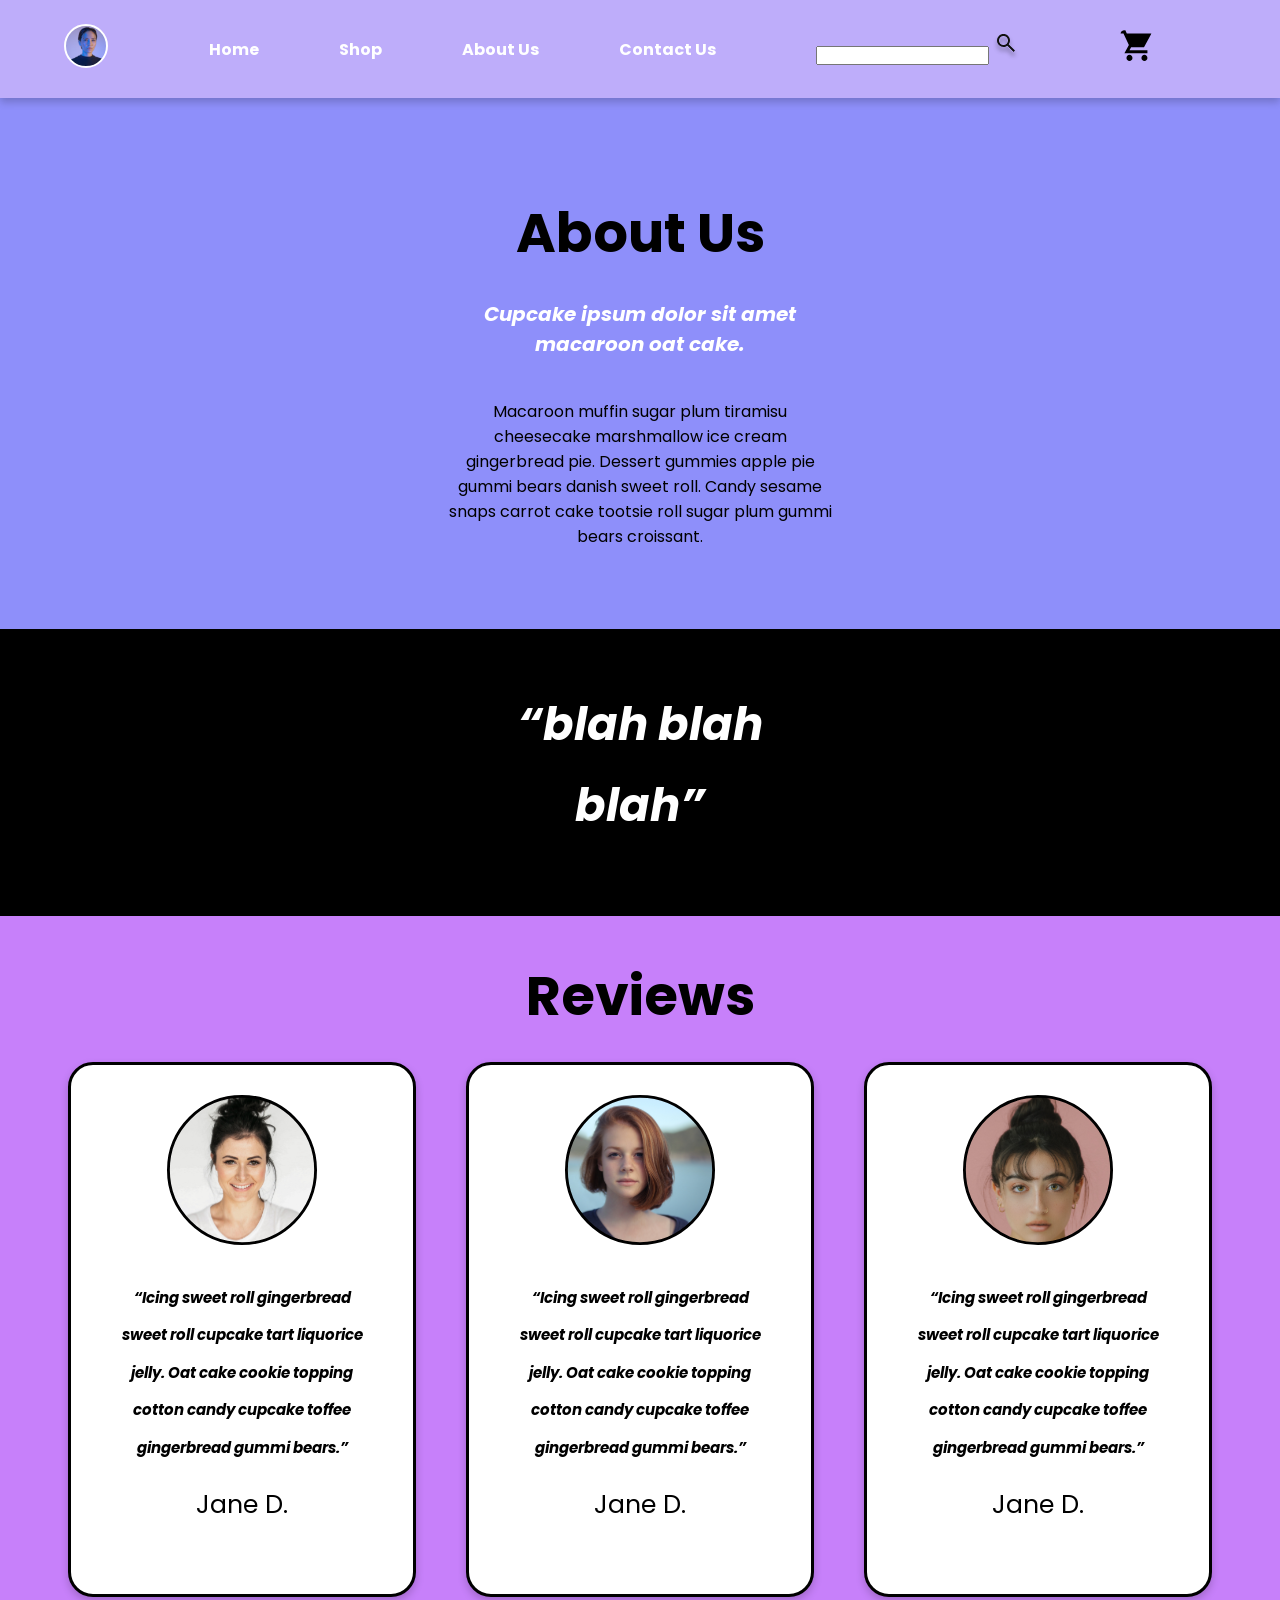
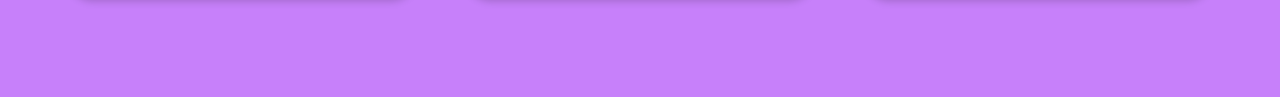
==== about.html @ 8e6de140 "inital" ====
<!DOCTYPE html>
<html lang="en">
  <head>
    <link rel="preconnect" href="https://fonts.googleapis.com">
    <link rel="preconnect" href="https://fonts.gstatic.com" crossorigin>
    <meta charset="UTF-8">
    <meta name="viewport" content="width=device-width, initial-scale=1.0">
    <title>Document</title>
    <link rel="stylesheet" href="./style.css">
    <link href="https://fonts.googleapis.com/css?family=Poppins" rel="stylesheet">
  </head>

  <body>
    <div class="page">
      <nav>
        <a href="#" id="user" href="#">
            <img src="./img/user.svg" alt="user">
          </a>
        <ul>
          <li><a href="#">Home</a></li>
          <li><a href="#">Shop</a></li>
          <li><a href="#">About Us</a></li>
          <li><a href="#">Contact Us</a></li>
        </ul>
        <form>
          <input type="text">
          <img src="./img/search.svg" alt="search">
        </form>         
        <a href="#" id="cart" href="#">
          <img src="./img/cart.svg" alt="cart">
        </a>
      </nav>
      <main>
        <section class="text">
          <h1>About Us</h1>
          <div class="tagline">Cupcake ipsum dolor sit amet macaroon oat cake.</div>
          <div class="detail">Macaroon muffin sugar plum tiramisu cheesecake marshmallow ice cream gingerbread pie. 
            Dessert gummies apple pie gummi bears danish sweet roll. Candy sesame snaps carrot cake tootsie roll 
            sugar plum gummi bears croissant.</div>
        </section>
        <section class="testi">
          <h1>“blah blah blah”</h1>
        </section>
        <section class="review">
          <h1>Reviews</h1>
          <div class="flex-container">
            <div class="card">              
              <div class="container">
                <img src="./img/review1.svg" alt="review" style="width:100%">
                <h4>“Icing sweet roll gingerbread sweet roll cupcake tart liquorice 
                  jelly. Oat cake cookie topping cotton candy cupcake toffee 
                  gingerbread gummi bears.”</h4>  
                <p>Jane D.</p> 
              </div>
            </div>
            <div class="card">              
              <div class="container">
                <img src="./img/review2.svg" alt="review" style="width:100%">
                <h4>“Icing sweet roll gingerbread sweet roll cupcake tart liquorice 
                  jelly. Oat cake cookie topping cotton candy cupcake toffee 
                  gingerbread gummi bears.”</h4> 
                <p>Jane D.</p> 
              </div>
            </div>
            <div class="card">              
              <div class="container">
                <img src="./img/review3.svg" alt="review" style="width:100%">
                <h4>“Icing sweet roll gingerbread sweet roll cupcake tart liquorice 
                  jelly. Oat cake cookie topping cotton candy cupcake toffee 
                  gingerbread gummi bears.”</h4>  
                <p>Jane D.</p> 
              </div>
            </div>
          </div>
        </section>
      </main>
    </div>    
  </body>
</html>
---- style.css ----
* {
    margin: 0;
    padding: 0;
  }
  
  body {
    background-color: #8E8FFA;
    min-height: 100vh;
  }

  .page {
    width: 100vw;
    margin: 0 auto;
  }

  main {
    align-items: center;  
  }

  h1 {
    font-family: 'Poppins', sans-serif;
    font-size: 54px;
    font-weight: bold;
    line-height: 1.6;
    line-height: 81px;
    text-align: center;
    color: #000;
    padding-top: 40px;
    padding-bottom: 25px;
    margin-top: 0;
  }
    
  nav {
    height: 78px;
    gap: 0px;
    opacity: 0px;
    font-family: 'Poppins', sans-serif;
    color: #000;
    display: flex;
    justify-content: space-between;
    align-items: center;
    background-color: #beadfa;
    padding-top: 10px;
    padding-bottom: 10px;
    box-shadow: 0 4px 8px 0 rgba(0,0,0,0.2);
  }
  
  nav ul {
    display: flex;
    gap: 80px;
    list-style-type: none;
  }
  
  nav ul li a {
    text-decoration: none;  
    color: white;
    font-weight: bold;
  }
  
  nav ul li a:hover {
    color: #000;
    font-weight: bold;
  }
  
  #user{
    margin-left: 5%;
  }

  #cart{
    margin-right: 10%;
  }
    
  .text{    
    padding-left: 35%;
    padding-right: 35%;
    padding-top: 55px;
    padding-bottom: 35px;
  }
 
  .tagline {
    text-align: center;
    font-family: 'Poppins', sans-serif; 
    font-style: italic;
    font-size: 20px;
    font-weight: bold;
    color: white;
    padding-bottom: 40px;
  }

  .detail{
    text-align: center;
    font-family: 'Poppins', sans-serif; 
    color: black;
    padding-bottom: 45px;    
  }
  
  .testi{
    background: #000;
    padding-left: 35%;
    padding-right: 35%;
    padding-bottom:15px; 
    font-family: 'Poppins', sans-serif;  
    font-style: italic;    
    text-align: center;
  }

  .testi h1 {
    font-family: 'Poppins', sans-serif;
    font-size: 45px;
    font-weight: bold;
    color: white;
    text-align: center;
    padding-top: 55px;
    padding-bottom: 55px;
  }

  .review{
    padding-bottom: 10vb;   
    background-color: #C780FA;
    font-family: 'Poppins', sans-serif;
    font-family: Poppins;
    font-size: 15px;
    font-weight: 400;
    line-height: 37.5px;
    text-align: center;
  }

  .flex-container {
    display: flex;
    flex-direction: row;
    margin-left: 5%;
    margin-right: 5%;
    padding: 0 4px 10px;
    gap: 50px;
  }

  .card {
    padding-top: 10px;
    padding-bottom: 50px;
    padding-left: 30px;
    padding-right: 30px;
    background-color: white;
    border-style: solid;
    box-shadow: 0 4px 8px 0 rgba(0,0,0,0.2);
    transition: 0.3s;
    width: 40%;
    border-radius: 25px;
  }

  .container {
    padding: 20px 16px;
  }

  .container h4 {
    font-style: italic;
    padding-top: 20px;
  }
  .container p {
    font-size: 25px;
    padding-top: 20px;
  }
  
  img {
    border-radius: 5px 5px 0 0;
    padding: 0 auto;
    max-width: 150px;
    max-height: 150px;
  }
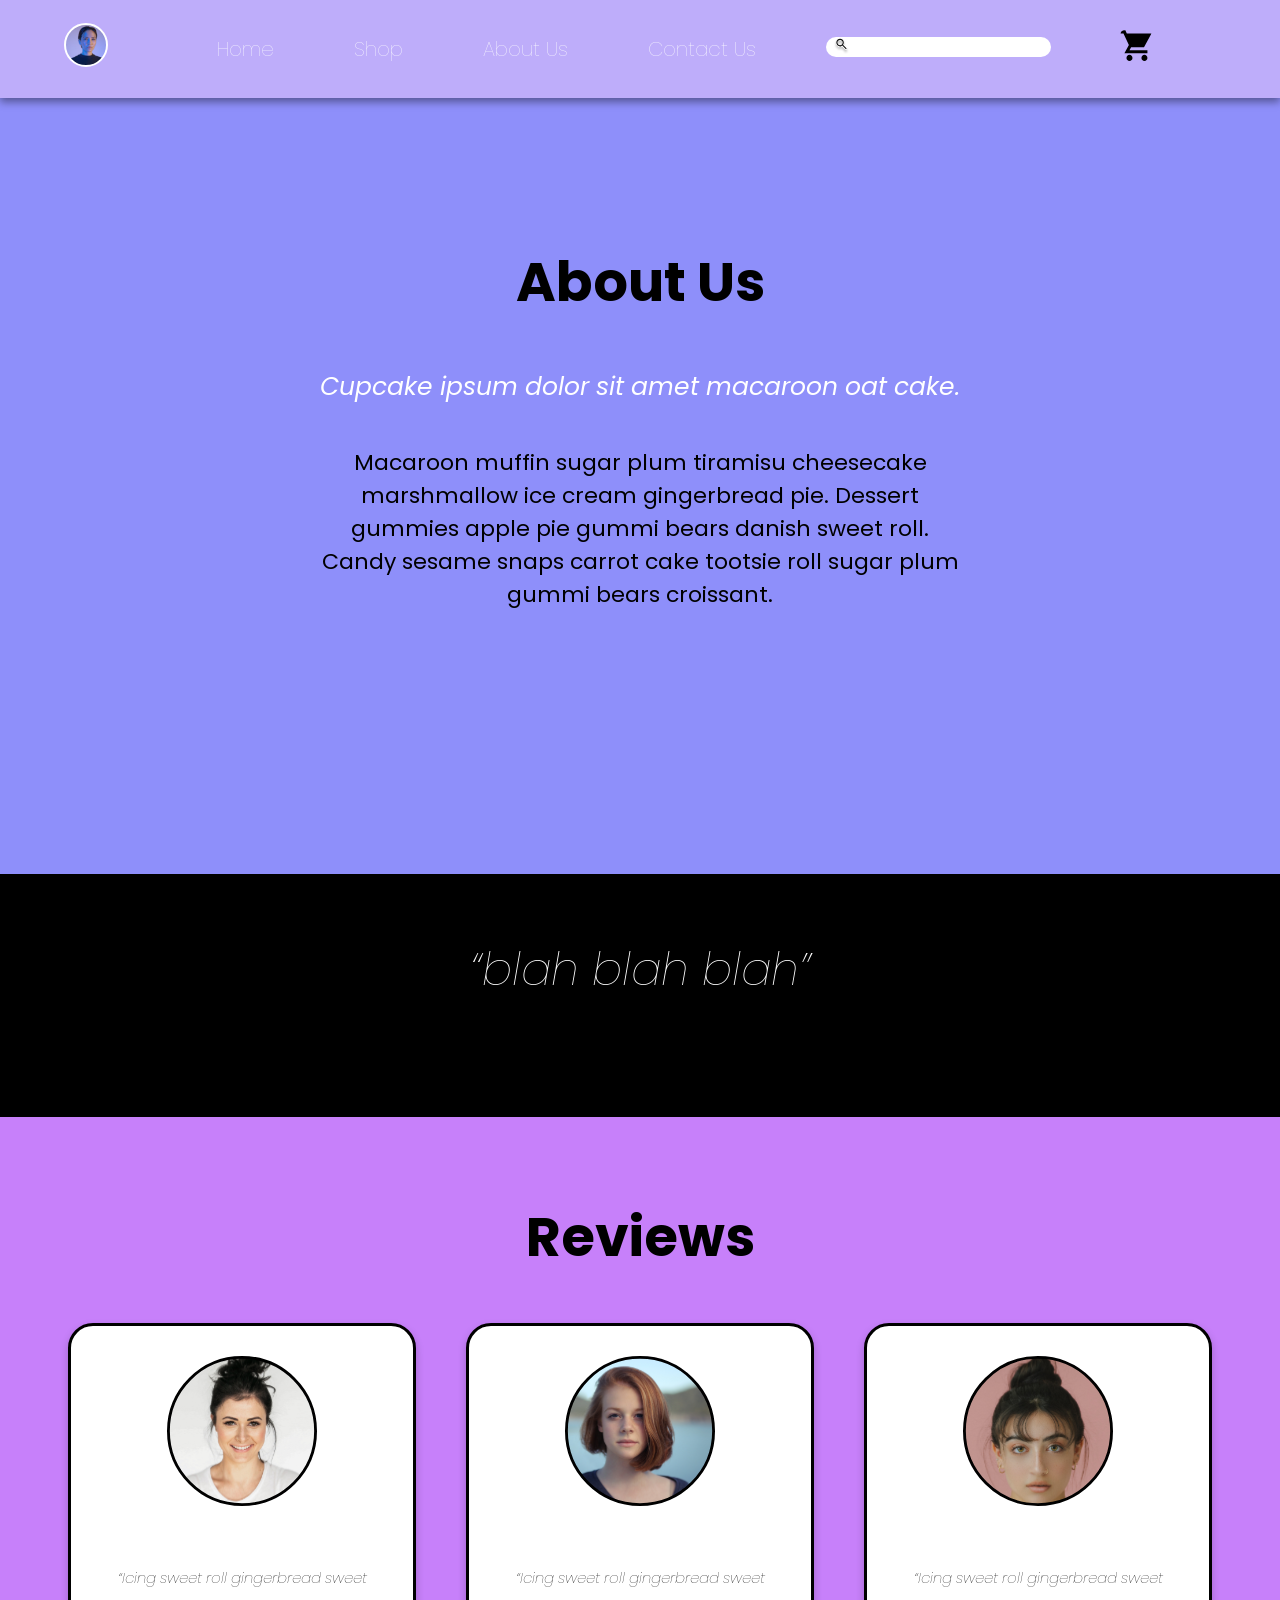
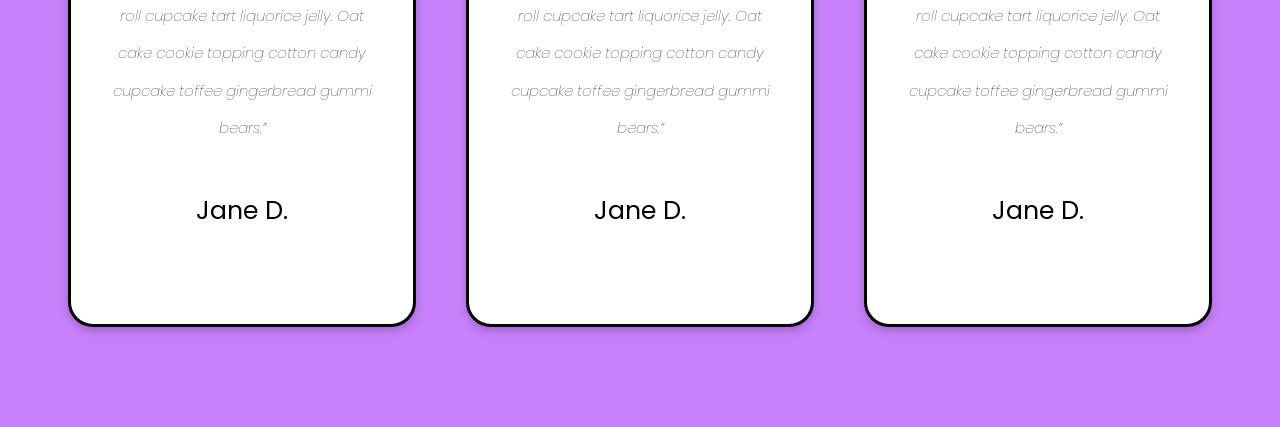
==== commit e8cbeb02: "feat:updatestylecss" ====
--- a/about.html
+++ b/about.html
@@ -7,9 +7,8 @@
     <meta name="viewport" content="width=device-width, initial-scale=1.0">
     <title>Document</title>
     <link rel="stylesheet" href="./style.css">
-    <link href="https://fonts.googleapis.com/css?family=Poppins" rel="stylesheet">
+    <link href="https://fonts.googleapis.com/css2?family=Poppins:wght@400;500;600;800&display=swap" rel="stylesheet">
   </head>
-
   <body>
     <div class="page">
       <nav>
@@ -22,16 +21,16 @@
           <li><a href="#">About Us</a></li>
           <li><a href="#">Contact Us</a></li>
         </ul>
-        <form>
-          <input type="text">
-          <img src="./img/search.svg" alt="search">
-        </form>         
+          <div class="input-search">
+            <img src="./img/search.svg" alt="search" />
+            <input type="text" />
+          </div>
         <a href="#" id="cart" href="#">
           <img src="./img/cart.svg" alt="cart">
         </a>
       </nav>
       <main>
-        <section class="text">
+        <section class="aboutus">
           <h1>About Us</h1>
           <div class="tagline">Cupcake ipsum dolor sit amet macaroon oat cake.</div>
           <div class="detail">Macaroon muffin sugar plum tiramisu cheesecake marshmallow ice cream gingerbread pie. 
--- a/style.css
+++ b/style.css
@@ -1,15 +1,19 @@
-* {
+@media screen and (max-width:480px){
+  nav{
+    max-width: 480px;
+    max-height: 40px;
+    font-size: 16px;
+    align-items: center;
+  }
+}
+body {
     margin: 0;
     padding: 0;
-  }
-  
-  body {
     background-color: #8E8FFA;
     min-height: 100vh;
   }
 
   .page {
-    width: 100vw;
     margin: 0 auto;
   }
 
@@ -20,21 +24,23 @@
   h1 {
     font-family: 'Poppins', sans-serif;
     font-size: 54px;
-    font-weight: bold;
-    line-height: 1.6;
     line-height: 81px;
     text-align: center;
     color: #000;
-    padding-top: 40px;
-    padding-bottom: 25px;
+    padding-top: 80px;
     margin-top: 0;
   }
     
-  nav {
+  nav {    
+    top: 0;
+    left: 0;
+    position: fixed;
     height: 78px;
+    width: 100%;
     gap: 0px;
     opacity: 0px;
     font-family: 'Poppins', sans-serif;
+    font-size: 20px;
     color: #000;
     display: flex;
     justify-content: space-between;
@@ -42,7 +48,7 @@
     background-color: #beadfa;
     padding-top: 10px;
     padding-bottom: 10px;
-    box-shadow: 0 4px 8px 0 rgba(0,0,0,0.2);
+    box-shadow: 0 4px 8px 0 rgba(0,0,0,0.4);
   }
   
   nav ul {
@@ -54,12 +60,29 @@
   nav ul li a {
     text-decoration: none;  
     color: white;
-    font-weight: bold;
+    font-weight: lighter;
   }
   
   nav ul li a:hover {
     color: #000;
     font-weight: bold;
+  }
+
+  input {
+    border-radius: 25px;
+    border: none;
+    height: 100%;
+    padding: 2.5px 28px;
+  }
+  
+  .input-search{
+    margin-bottom: 10px;
+  }
+
+  .input-search img{
+    position: absolute;
+    margin: 8px;
+    width: 15px; 
   }
   
   #user{
@@ -70,19 +93,15 @@
     margin-right: 10%;
   }
     
-  .text{    
-    padding-left: 35%;
-    padding-right: 35%;
-    padding-top: 55px;
-    padding-bottom: 35px;
+  .aboutus{    
+    padding: 18vh 25vw 15vh 25vw;
   }
  
   .tagline {
     text-align: center;
     font-family: 'Poppins', sans-serif; 
     font-style: italic;
-    font-size: 20px;
-    font-weight: bold;
+    font-size: 25px;
     color: white;
     padding-bottom: 40px;
   }
@@ -90,8 +109,8 @@
   .detail{
     text-align: center;
     font-family: 'Poppins', sans-serif; 
-    color: black;
-    padding-bottom: 45px;    
+    font-size: 22px;
+    padding-bottom: 20%;    
   }
   
   .testi{
@@ -107,7 +126,7 @@
   .testi h1 {
     font-family: 'Poppins', sans-serif;
     font-size: 45px;
-    font-weight: bold;
+    font-weight: lighter;
     color: white;
     text-align: center;
     padding-top: 55px;
@@ -118,7 +137,6 @@
     padding-bottom: 10vb;   
     background-color: #C780FA;
     font-family: 'Poppins', sans-serif;
-    font-family: Poppins;
     font-size: 15px;
     font-weight: 400;
     line-height: 37.5px;
@@ -128,17 +146,13 @@
   .flex-container {
     display: flex;
     flex-direction: row;
-    margin-left: 5%;
-    margin-right: 5%;
+    margin: 0 5%;
     padding: 0 4px 10px;
     gap: 50px;
   }
 
   .card {
-    padding-top: 10px;
-    padding-bottom: 50px;
-    padding-left: 30px;
-    padding-right: 30px;
+    padding: 10px 30px 50px 30px;
     background-color: white;
     border-style: solid;
     box-shadow: 0 4px 8px 0 rgba(0,0,0,0.2);
@@ -148,10 +162,11 @@
   }
 
   .container {
-    padding: 20px 16px;
+    padding: 20px 10px;
   }
 
   .container h4 {
+    font-weight: lighter;
     font-style: italic;
     padding-top: 20px;
   }
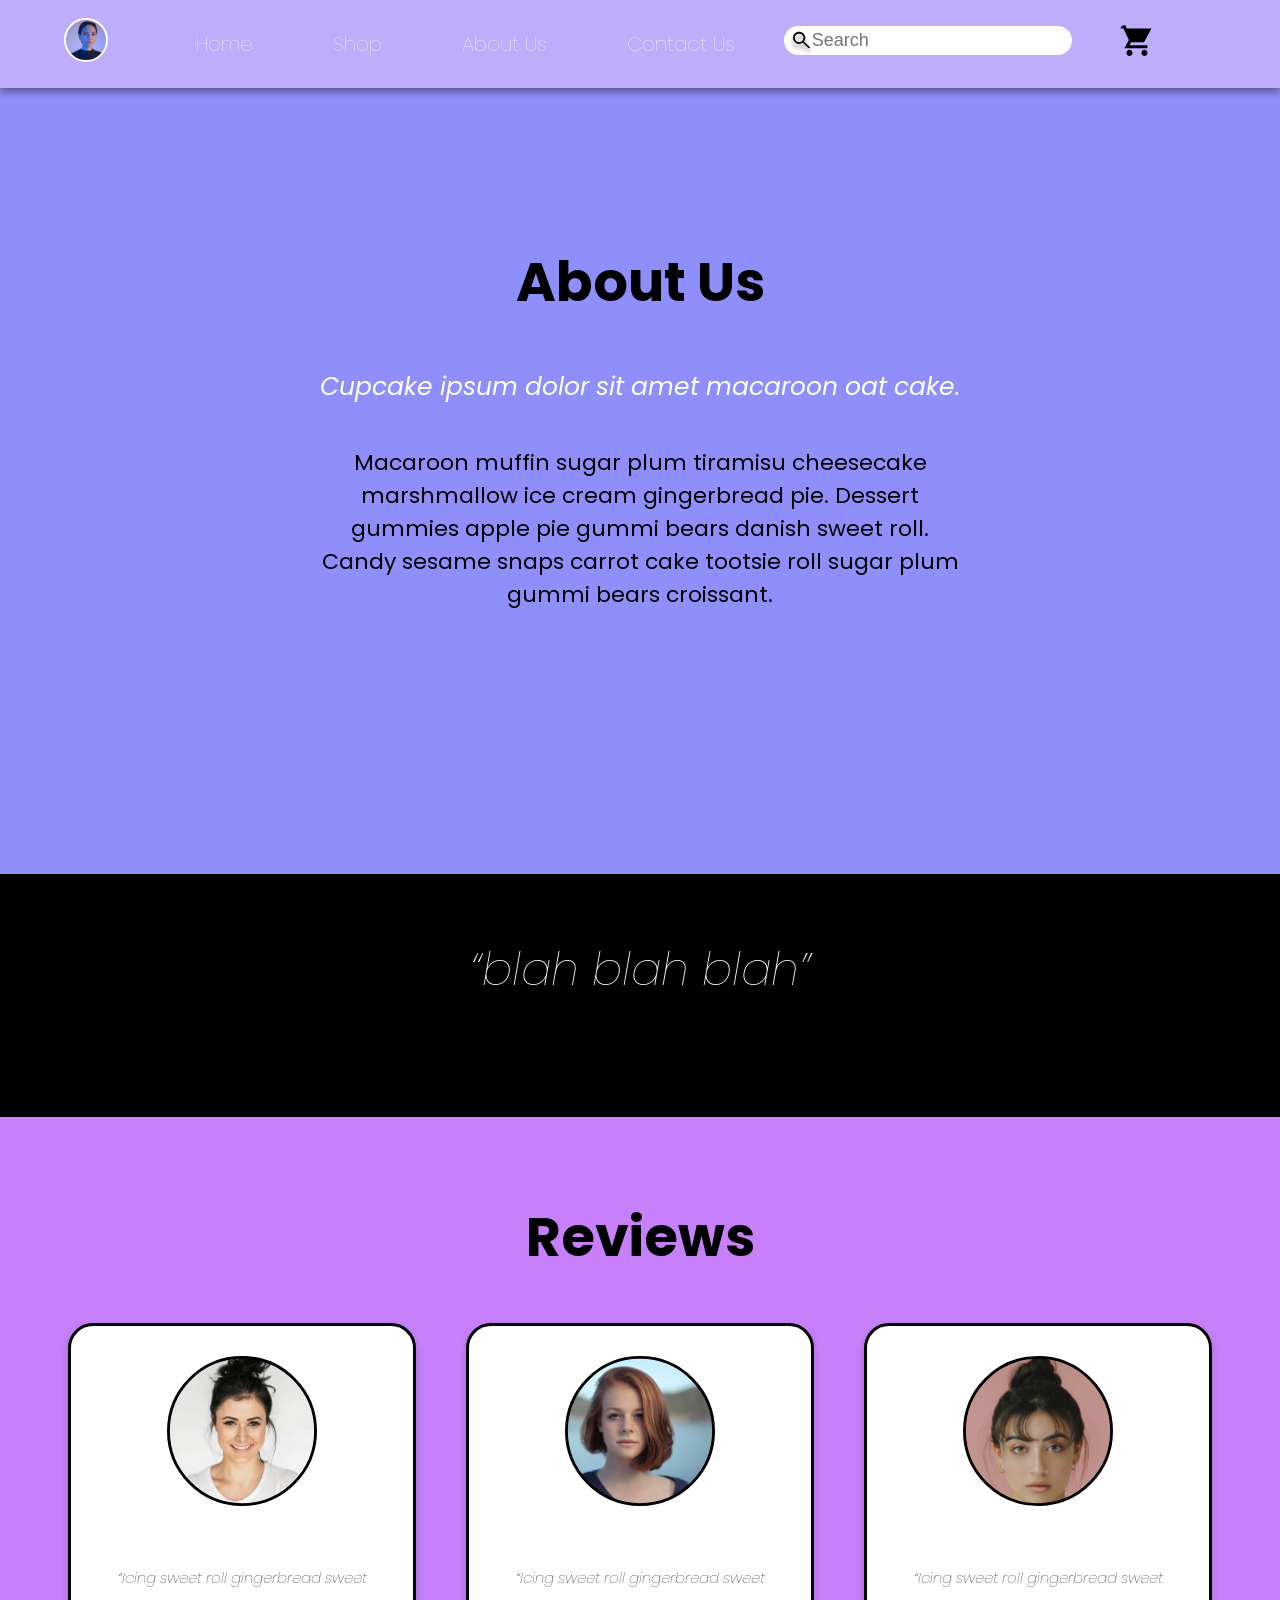
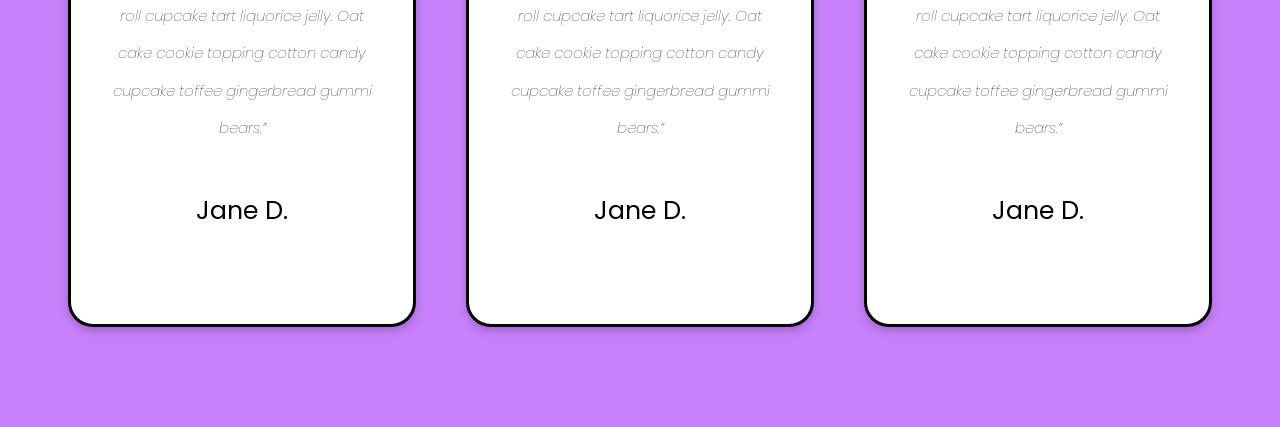
==== commit e1a2ad75: "feat:updatestylecssnew" ====
--- a/about.html
+++ b/about.html
@@ -23,7 +23,7 @@
         </ul>
           <div class="input-search">
             <img src="./img/search.svg" alt="search" />
-            <input type="text" />
+            <input type="text" placeholder="Search" />
           </div>
         <a href="#" id="cart" href="#">
           <img src="./img/cart.svg" alt="cart">
--- a/style.css
+++ b/style.css
@@ -46,8 +46,8 @@
     justify-content: space-between;
     align-items: center;
     background-color: #beadfa;
-    padding-top: 10px;
-    padding-bottom: 10px;
+    padding-top: 5px;
+    padding-bottom: 5px;
     box-shadow: 0 4px 8px 0 rgba(0,0,0,0.4);
   }
   
@@ -72,7 +72,8 @@
     border-radius: 25px;
     border: none;
     height: 100%;
-    padding: 2.5px 28px;
+    font-size: 18px;
+    padding: 4px 28px;
   }
   
   .input-search{
@@ -81,8 +82,8 @@
 
   .input-search img{
     position: absolute;
-    margin: 8px;
-    width: 15px; 
+    margin: 5px;
+    width: 25px; 
   }
   
   #user{
